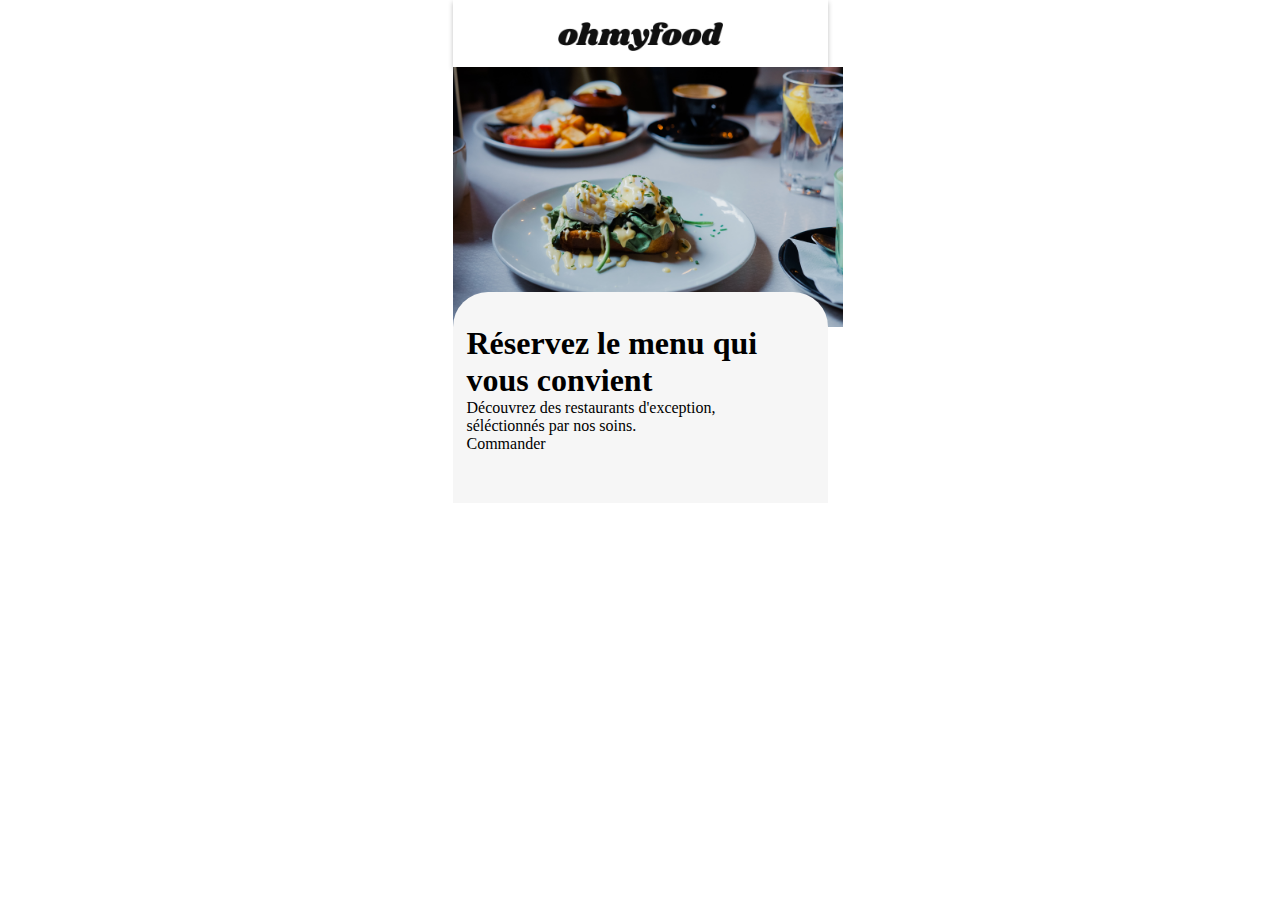
==== menu/a_la_francaise.html @ 8919b10b "First commit" ====
<!DOCTYPE html>
<html lang="fr">
<head>
    <meta charset="UTF-8">
    <meta name="viewport" content="width=device-width, initial-scale=1.0">
    <meta name="ohmyfood" content="Trouvez votre hé">
    <meta http-equiv="X-UA-Compatible" content="ie=edge">
    <title>ohmyfood</title>

    <link rel="stylesheet" href="https://pro.fontawesome.com/releases/v5.10.0/css/all.css" integrity="sha384-AYmEC3Yw5cVb3ZcuHtOA93w35dYTsvhLPVnYs9eStHfGJvOvKxVfELGroGkvsg+p" crossorigin="anonymous"/>
    <link rel="stylesheet" href="../css/style.css">
</head>
<body>

    <header>
        <nav>
            <div class="nav-container-logo"><a href="../index.html"><img class="logo" src="../images/logo/ohmyfood.png" alt="Logo de Ohmyfood" /></a></div>
        </nav>   
    </header>

    <main>

        <div class="image-intro-container">
            <img class="image-intro" src="../images/restaurants/toa-heftiba-DQKerTsQwi0-unsplash.jpg" alt="Table du restaurant : A la française" />
        </div>

        <section class="section-menu">
    
            <div class="container-menu">
                <div><h1>Réservez le menu qui <br/> vous convient</h1></div>
                <div><p>Découvrez des restaurants d'exception, <br/> séléctionnés par nos soins.</p></div>
                <a href="#"><div class="button"><span>Commander</span></div></a>
            </div>

        </section>

        

    </main>

    <footer>

        <nav class="footer-nav">
            <ul>
                <li class="nav-container-logo"><a href="index.html"><img class="logo" src="../images/logo/ohmyfood.png" alt="Logo de Ohmyfood" /></a></li>
                <li class=""><a href="#"><i class="fas fa-utensils"></i>Proposer un restaurant</a></li>
                <li class=""><a href="#"><i class="fas fa-hands-helping"></i>Devenir partenaire</a></li>
                <li class=""><a href="#">Mentions légales</a></li>
                <li class=""><a href="#">Contact</a></li>
            </ul>
        </nav>

    </footer>

    
</body>
    
</html>
---- css/style.css ----
@charset "UTF-8";
/* Général */
*, *::before, *::after {
  margin: 0;
  padding: 0;
  box-sizing: border-box;
  outline: none;
  transition: all 0.3s ease 0s;
  /*effet de transition appliqué sur toutes les propriétés de toutes les balises*/
}

a {
  text-decoration: none;
  color: #000;
}

body {
  width: 375px;
  margin: 0 auto;
}

header {
  background-color: #EAEAEA;
}
header .nav-container-logo {
  display: flex;
  justify-content: center;
  padding: 22px 0 12px;
  box-shadow: 0 2px 5px silver;
  background-color: white;
}
header .nav-container-logo .logo {
  width: 165px;
}
header .bloc-localisation {
  height: 50px;
  display: flex;
  justify-content: center;
  align-items: center;
}
header .bloc-localisation .container-ville {
  display: flex;
}
header .bloc-localisation .container-ville i {
  margin-right: 15px;
  font-size: 1.5rem;
}
header .bloc-localisation .container-ville input {
  border: 0;
  background-color: #EAEAEA;
}
header .bloc-localisation .container-ville ::placeholder {
  color: #000;
  font-size: 1 rem;
}

.bloc-presentation {
  text-align: center;
  padding: 40px 35px 50px;
  background-color: #F6F6F6;
}
.bloc-presentation div:nth-child(2) {
  margin-top: 20px;
}
.bloc-presentation a div {
  margin: 35px auto 0;
  background-color: purple;
  padding: 20px 18px;
  border-radius: 30px;
  width: 220px;
}
.bloc-presentation a div span {
  color: white;
  font-size: 1.25rem;
}

.bloc-fonctionnement {
  padding: 50px 20px 65px;
}
.bloc-fonctionnement nav {
  margin-top: 30px;
  display: grid;
  gap: 20px;
}
.bloc-fonctionnement nav .fonctionnement-vignette {
  width: 325px;
  height: 72px;
  border-radius: 15px;
  box-shadow: 0 5px 15px -5px silver;
  margin-left: auto;
  display: flex;
  align-items: center;
  position: relative;
  background-color: #F6F6F6;
}
.bloc-fonctionnement nav .fonctionnement-vignette div:nth-child(1) {
  display: flex;
  height: 25px;
  width: 25px;
  border-radius: 50px;
  background-color: #9356DC;
  justify-content: center;
  align-items: center;
  position: absolute;
  left: -13px;
}
.bloc-fonctionnement nav .fonctionnement-vignette div:nth-child(1) span {
  color: white;
}
.bloc-fonctionnement nav .fonctionnement-vignette div:nth-child(2) {
  display: flex;
  flex-basis: 75px;
  justify-content: center;
}

.bloc-restaurants {
  padding: 55px 20px 65px;
  background-color: #F6F6F6;
}
.bloc-restaurants .restaurants-grid-cards {
  display: grid;
  gap: 18px;
  margin-top: 27px;
}
.bloc-restaurants .restaurants-grid-cards .restaurant-card {
  display: flex;
  flex-direction: column;
  height: 251px;
  border-radius: 10px;
}
.bloc-restaurants .restaurants-grid-cards .restaurant-card .restaurant-card-container-img {
  height: calc(100% - 77px);
  width: 100%;
  border-top-left-radius: 10px;
  border-top-right-radius: 10px;
}
.bloc-restaurants .restaurants-grid-cards .restaurant-card .restaurant-card-container-img .restaurant-card-img {
  border-top-left-radius: 10px;
  border-top-right-radius: 10px;
  height: 100%;
  width: 100%;
  object-fit: cover;
}
.bloc-restaurants .restaurants-grid-cards .restaurant-card .restaurant-card-container-info {
  height: 77px;
  background-color: white;
  display: flex;
  padding: 20px 14px;
  border-bottom-left-radius: 10px;
  border-bottom-right-radius: 10px;
}
.bloc-restaurants .restaurants-grid-cards .restaurant-card .restaurant-card-container-info .restaurant-card-info-container-text {
  flex: 6;
}
.bloc-restaurants .restaurants-grid-cards .restaurant-card .restaurant-card-container-info .restaurant-card-info-container-like {
  flex: 1;
  display: flex;
  align-items: center;
  justify-content: center;
}

footer {
  background-color: #353535;
  padding: 25px 25px 35px;
}
footer .footer-nav a {
  color: white;
}
footer .footer-nav a i {
  padding: 10px;
  font-size: 12px;
}
footer .footer-nav .logo {
  width: 100px;
}

.image-intro-container {
  height: 260px;
  position: absolute;
}
.image-intro-container .image-intro {
  height: 100%;
  width: 100%;
  object-fit: cover;
}

.section-menu {
  position: relative;
  top: 225px;
}
.section-menu .container-menu {
  background-color: #F6F6F6;
  border-top-left-radius: 35px;
  border-top-right-radius: 35px;
  padding: 33px 14px 50px;
}

/*# sourceMappingURL=style.css.map */
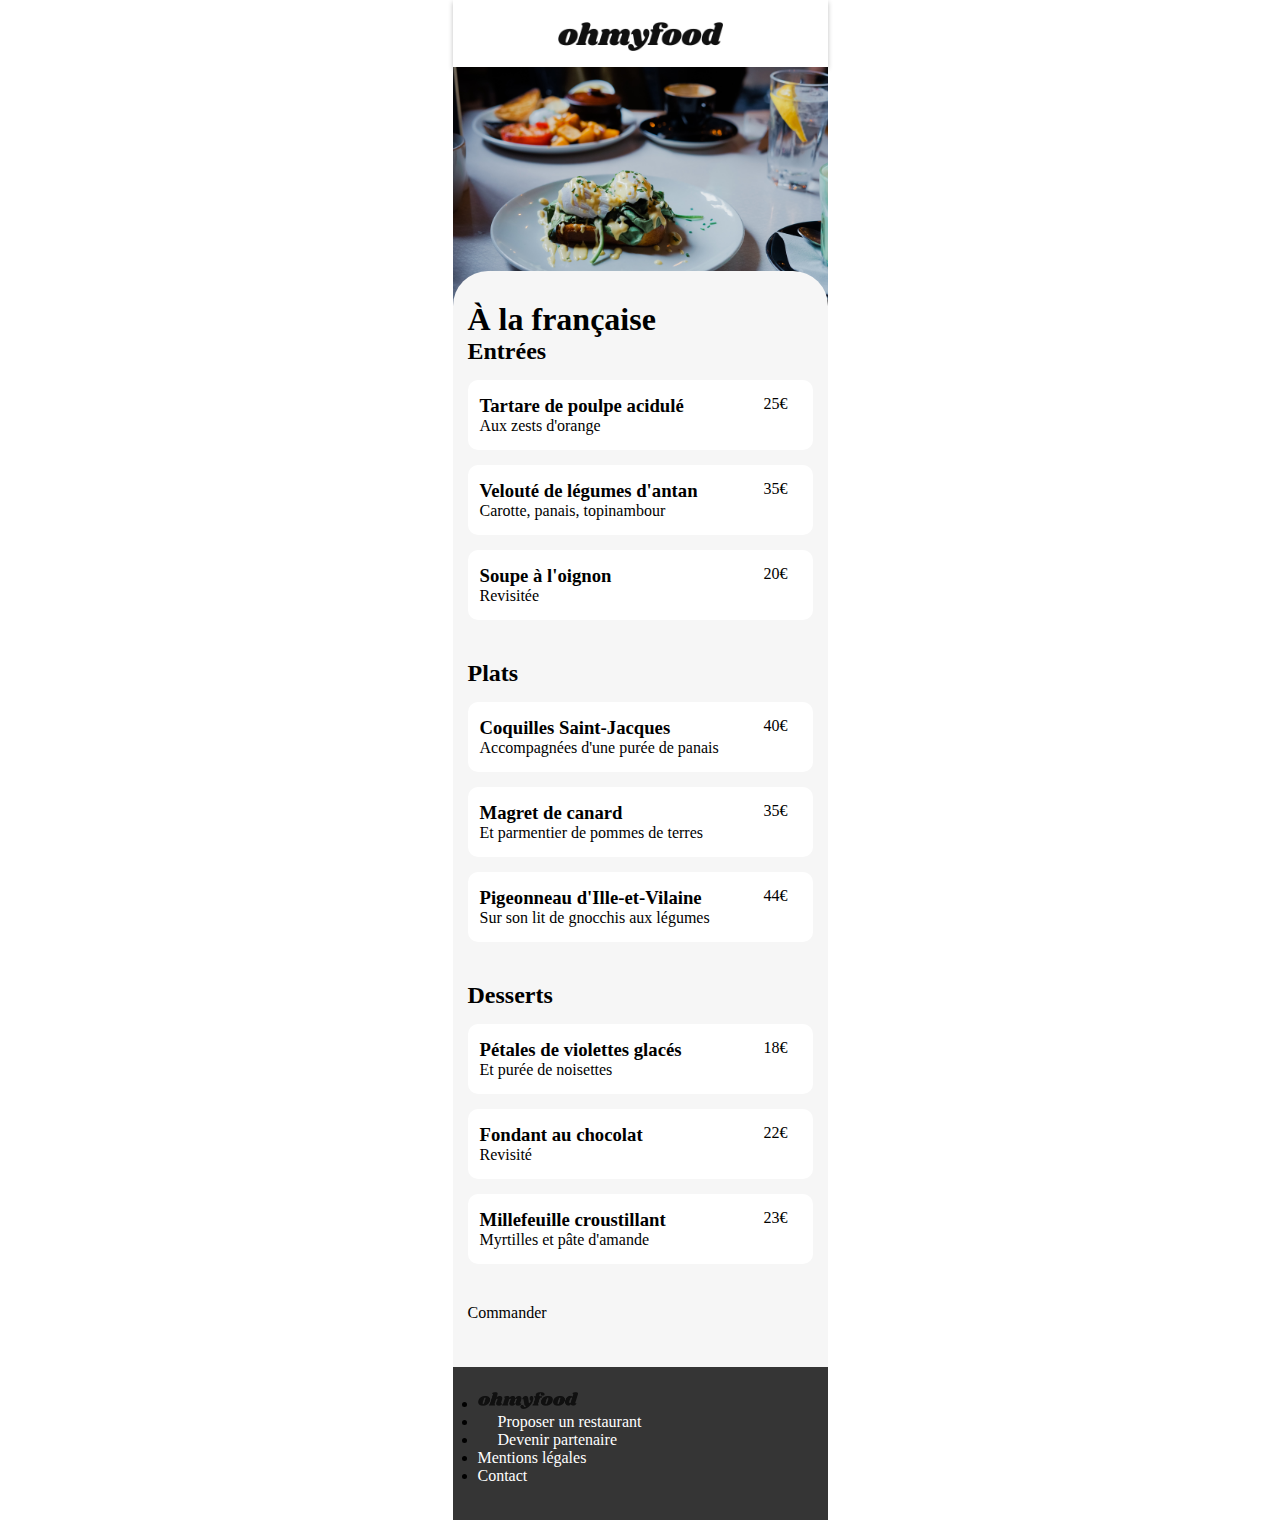
==== commit 0c6af681: "Ajout de pages" ====
--- a/menu/a_la_francaise.html
+++ b/menu/a_la_francaise.html
@@ -14,7 +14,11 @@
 
     <header>
         <nav>
-            <div class="nav-container-logo"><a href="../index.html"><img class="logo" src="../images/logo/ohmyfood.png" alt="Logo de Ohmyfood" /></a></div>
+            <div class="nav-container-logo">
+                <i class="fas fa-arrow-left"></i>
+                <a href="../index.html"><img class="logo" src="../images/logo/ohmyfood.png" alt="Logo de Ohmyfood" /></a>
+            </div>
+            
         </nav>   
     </header>
 
@@ -27,8 +31,118 @@
         <section class="section-menu">
     
             <div class="container-menu">
-                <div><h1>Réservez le menu qui <br/> vous convient</h1></div>
-                <div><p>Découvrez des restaurants d'exception, <br/> séléctionnés par nos soins.</p></div>
+                <div>
+                    <div><h1>À la française</h1></div>
+                    <div><i class="far fa-heart"></i></div>
+                </div>
+                
+                <ul>
+                    <li><h2>Entrées</h2></li>
+
+                    <li>
+                        <div>
+                            <h3>Tartare de poulpe acidulé</h3>
+                            <p>Aux zests d'orange</p>
+                        </div>
+
+                        <div>
+                            <p class="prix">25€</p>
+                        </div>
+                        
+                    </li>
+                    <li>
+                        <div>
+                            <h3>Velouté de légumes d'antan</h3>
+                            <p>Carotte, panais, topinambour</p>
+                        </div>
+
+                        <div>
+                            <p class="prix">35€</p>
+                        </div>
+                        
+                    </li>
+                    <li>
+                        <div>
+                            <h3>Soupe à l'oignon</h3>
+                            <p>Revisitée</p>
+                        </div>
+                        
+                        <div>
+                            <p class="prix">20€</p>
+                        </div>
+                    </li>
+                </ul>
+
+                <ul>
+                    <li><h2>Plats</h2></li>
+
+                    <li>
+                        <div>
+                            <h3>Coquilles Saint-Jacques</h3>
+                            <p>Accompagnées d'une purée de panais</p>
+                        </div>
+                        
+                        <div>
+                            <p class="prix">40€</p>
+                        </div>
+                    </li>
+                    <li>
+                        <div>
+                            <h3>Magret de canard</h3>
+                            <p>Et parmentier de pommes de terres</p>
+                        </div>
+                        
+                        <div>
+                            <p class="prix">35€</p>
+                        </div>
+                    </li>
+                    <li>
+                        <div>
+                            <h3>Pigeonneau d'Ille-et-Vilaine</h3>
+                            <p>Sur son lit de gnocchis aux légumes</p>
+                        </div>
+
+                        <div>
+                            <p class="prix">44€</p>
+                        </div>
+                    </li>
+                </ul>
+
+                <ul>
+                    <li><h2>Desserts</h2></li>
+
+                    <li>
+                        <div>
+                            <h3>Pétales de violettes glacés</h3>
+                            <p>Et purée de noisettes</p>
+                        </div>
+                        
+                        <div>
+                            <p class="prix">18€</p>
+                        </div>
+                    </li>
+                    <li>
+                        <div>
+                            <h3>Fondant au chocolat</h3>
+                            <p>Revisité</p>
+                        </div>
+                        
+                        <div>
+                            <p class="prix">22€</p>
+                        </div>
+                    </li>
+                    <li>
+                        <div>
+                            <h3>Millefeuille croustillant</h3>
+                            <p>Myrtilles et pâte d'amande</p>
+                        </div>
+                        
+                        <div>
+                            <p class="prix">23€</p>
+                        </div>
+                    </li>
+                </ul>
+            
                 <a href="#"><div class="button"><span>Commander</span></div></a>
             </div>
 
--- a/css/style.css
+++ b/css/style.css
@@ -174,9 +174,14 @@
   width: 100px;
 }
 
+main {
+  display: flex;
+  flex-direction: column;
+}
+
 .image-intro-container {
   height: 260px;
-  position: absolute;
+  flex: 1;
 }
 .image-intro-container .image-intro {
   height: 100%;
@@ -185,14 +190,28 @@
 }
 
 .section-menu {
-  position: relative;
-  top: 225px;
+  margin-top: -50px;
 }
 .section-menu .container-menu {
   background-color: #F6F6F6;
   border-top-left-radius: 35px;
   border-top-right-radius: 35px;
-  padding: 33px 14px 50px;
+  padding: 30px 15px 45px;
+}
+.section-menu .container-menu ul {
+  display: flex;
+  flex-direction: column;
+  list-style-type: none;
+  gap: 15px;
+  margin-bottom: 40px;
+}
+.section-menu .container-menu ul li:not(:first-child) {
+  background-color: white;
+  border-radius: 10px;
+  height: 70px;
+  padding: 15px 25px 15px 12px;
+  display: flex;
+  justify-content: space-between;
 }
 
 /*# sourceMappingURL=style.css.map */
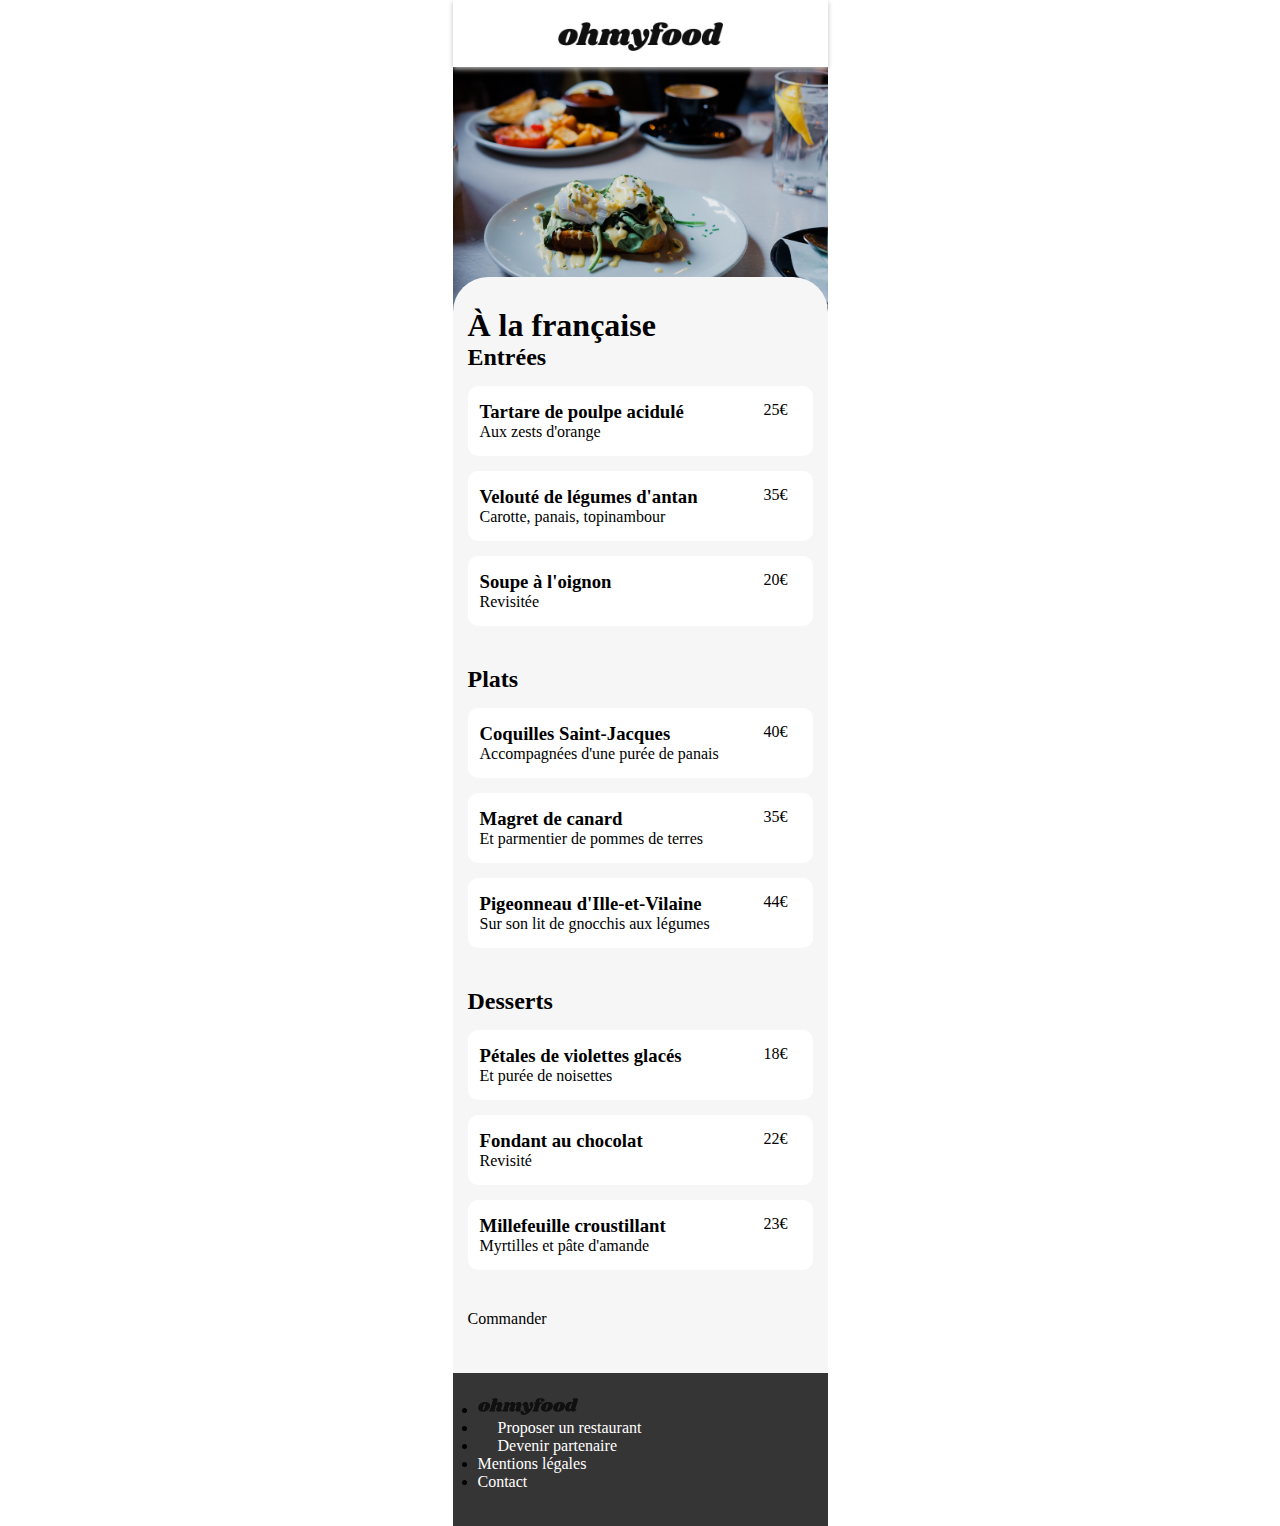
==== commit 41907671: "Mise en place du contenu des pages des restaurants" ====
--- a/menu/a_la_francaise.html
+++ b/menu/a_la_francaise.html
@@ -15,7 +15,7 @@
     <header>
         <nav>
             <div class="nav-container-logo">
-                <i class="fas fa-arrow-left"></i>
+                <a href="../index.html"><i class="fas fa-arrow-left"></i></a>
                 <a href="../index.html"><img class="logo" src="../images/logo/ohmyfood.png" alt="Logo de Ohmyfood" /></a>
             </div>
             
--- a/css/style.css
+++ b/css/style.css
@@ -28,6 +28,13 @@
   padding: 22px 0 12px;
   box-shadow: 0 2px 5px silver;
   background-color: white;
+  position: relative;
+}
+header .nav-container-logo .fa-arrow-left {
+  font-size: 20px;
+  position: absolute;
+  left: 23px;
+  top: 25px;
 }
 header .nav-container-logo .logo {
   width: 165px;
@@ -181,7 +188,6 @@
 
 .image-intro-container {
   height: 260px;
-  flex: 1;
 }
 .image-intro-container .image-intro {
   height: 100%;
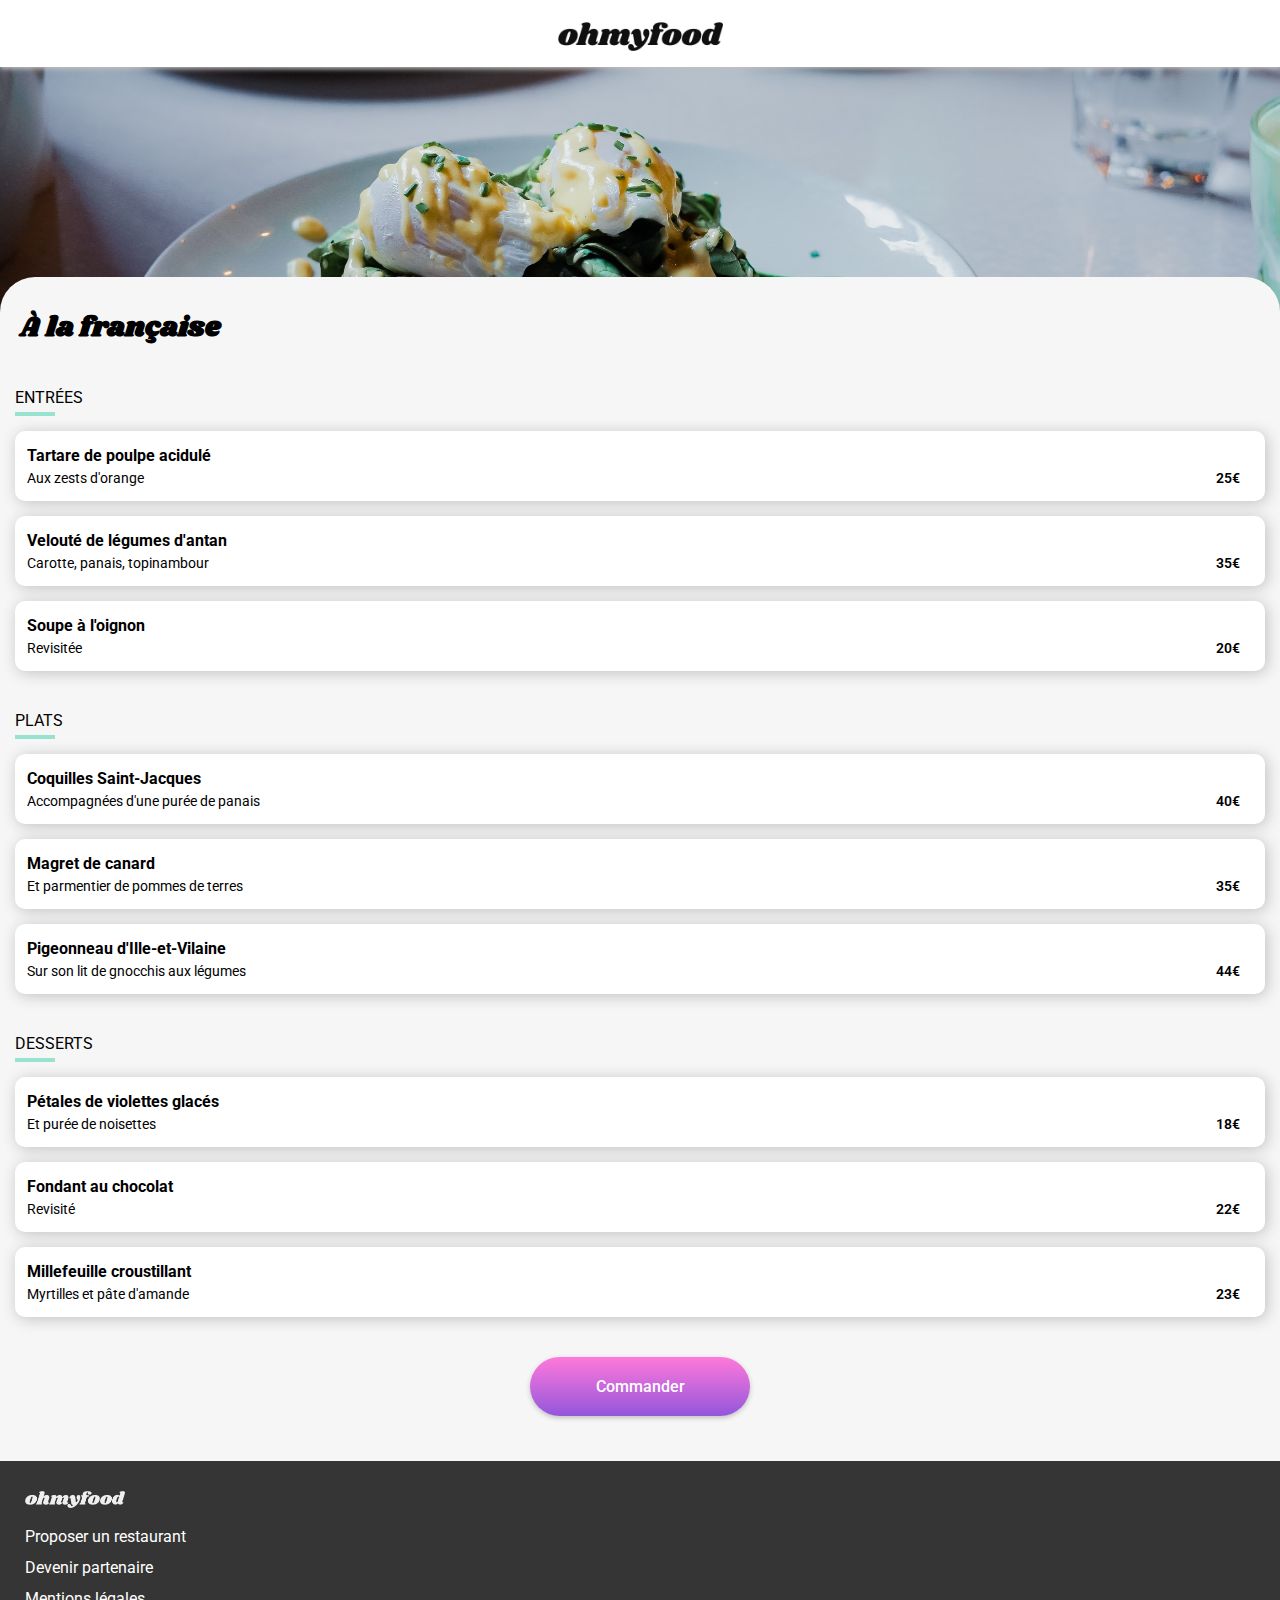
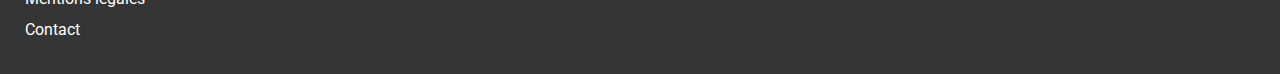
==== commit dd7cd08c: "Hover" ====
--- a/menu/a_la_francaise.html
+++ b/menu/a_la_francaise.html
@@ -6,7 +6,9 @@
     <meta name="ohmyfood" content="Trouvez votre hé">
     <meta http-equiv="X-UA-Compatible" content="ie=edge">
     <title>ohmyfood</title>
-
+    <link rel="preconnect" href="https://fonts.googleapis.com">
+    <link rel="preconnect" href="https://fonts.gstatic.com" crossorigin>
+    <link href="https://fonts.googleapis.com/css2?family=Roboto:ital,wght@0,100;0,300;0,400;0,500;0,700;0,900;1,100;1,300;1,400;1,500;1,700;1,900&family=Shrikhand&display=swap" rel="stylesheet">
     <link rel="stylesheet" href="https://pro.fontawesome.com/releases/v5.10.0/css/all.css" integrity="sha384-AYmEC3Yw5cVb3ZcuHtOA93w35dYTsvhLPVnYs9eStHfGJvOvKxVfELGroGkvsg+p" crossorigin="anonymous"/>
     <link rel="stylesheet" href="../css/style.css">
 </head>
@@ -22,7 +24,7 @@
         </nav>   
     </header>
 
-    <main>
+    <main class="page-menu">
 
         <div class="image-intro-container">
             <img class="image-intro" src="../images/restaurants/toa-heftiba-DQKerTsQwi0-unsplash.jpg" alt="Table du restaurant : A la française" />
@@ -31,113 +33,113 @@
         <section class="section-menu">
     
             <div class="container-menu">
-                <div>
+                <div class="nom-restaurant">
                     <div><h1>À la française</h1></div>
                     <div><i class="far fa-heart"></i></div>
                 </div>
                 
                 <ul>
-                    <li><h2>Entrées</h2></li>
+                    <li><h2>Entrées</h2><hr/></li>
 
                     <li>
-                        <div>
+                        <div class="container-nom-plat-et-contenu">
                             <h3>Tartare de poulpe acidulé</h3>
                             <p>Aux zests d'orange</p>
                         </div>
 
-                        <div>
+                        <div class="container-prix">
                             <p class="prix">25€</p>
                         </div>
                         
                     </li>
                     <li>
-                        <div>
+                        <div class="container-nom-plat-et-contenu">
                             <h3>Velouté de légumes d'antan</h3>
                             <p>Carotte, panais, topinambour</p>
                         </div>
 
-                        <div>
+                        <div class="container-prix">
                             <p class="prix">35€</p>
                         </div>
                         
                     </li>
                     <li>
-                        <div>
+                        <div class="container-nom-plat-et-contenu">
                             <h3>Soupe à l'oignon</h3>
                             <p>Revisitée</p>
                         </div>
                         
-                        <div>
+                        <div class="container-prix">
                             <p class="prix">20€</p>
                         </div>
                     </li>
                 </ul>
 
                 <ul>
-                    <li><h2>Plats</h2></li>
+                    <li><h2>Plats</h2><hr/></li>
 
                     <li>
-                        <div>
+                        <div class="container-nom-plat-et-contenu">
                             <h3>Coquilles Saint-Jacques</h3>
                             <p>Accompagnées d'une purée de panais</p>
                         </div>
                         
-                        <div>
+                        <div class="container-prix">
                             <p class="prix">40€</p>
                         </div>
                     </li>
                     <li>
-                        <div>
+                        <div class="container-nom-plat-et-contenu">
                             <h3>Magret de canard</h3>
                             <p>Et parmentier de pommes de terres</p>
                         </div>
                         
-                        <div>
+                        <div class="container-prix">
                             <p class="prix">35€</p>
                         </div>
                     </li>
                     <li>
-                        <div>
+                        <div class="container-nom-plat-et-contenu">
                             <h3>Pigeonneau d'Ille-et-Vilaine</h3>
                             <p>Sur son lit de gnocchis aux légumes</p>
                         </div>
 
-                        <div>
+                        <div class="container-prix">
                             <p class="prix">44€</p>
                         </div>
                     </li>
                 </ul>
 
                 <ul>
-                    <li><h2>Desserts</h2></li>
+                    <li><h2>Desserts</h2><hr/></li>
 
                     <li>
-                        <div>
+                        <div class="container-nom-plat-et-contenu">
                             <h3>Pétales de violettes glacés</h3>
                             <p>Et purée de noisettes</p>
                         </div>
                         
-                        <div>
+                        <div class="container-prix">
                             <p class="prix">18€</p>
                         </div>
                     </li>
                     <li>
-                        <div>
+                        <div class="container-nom-plat-et-contenu">
                             <h3>Fondant au chocolat</h3>
                             <p>Revisité</p>
                         </div>
                         
-                        <div>
+                        <div class="container-prix">
                             <p class="prix">22€</p>
                         </div>
                     </li>
                     <li>
-                        <div>
+                        <div class="container-nom-plat-et-contenu">
                             <h3>Millefeuille croustillant</h3>
                             <p>Myrtilles et pâte d'amande</p>
                         </div>
                         
-                        <div>
+                        <div class="container-prix">
                             <p class="prix">23€</p>
                         </div>
                     </li>
--- a/css/style.css
+++ b/css/style.css
@@ -9,14 +9,88 @@
   /*effet de transition appliqué sur toutes les propriétés de toutes les balises*/
 }
 
+.icone {
+  color: grey;
+}
+
+.fa-mobile-alt {
+  font-size: 20px;
+}
+
 a {
   text-decoration: none;
   color: #000;
 }
 
 body {
-  width: 375px;
   margin: 0 auto;
+  font-family: "Roboto", sans-serif;
+}
+
+h1 {
+  font-size: 24px;
+}
+
+.page-menu h1 {
+  font-family: "Shrikhand", cursive;
+  font-size: 28px;
+}
+
+h2 {
+  font-weight: 600;
+  font-size: 22px;
+}
+
+.page-menu h2 {
+  text-transform: uppercase;
+  font-weight: 400;
+  font-size: 16px;
+}
+
+h3 {
+  font-size: 18px;
+}
+
+.page-menu h3 {
+  font-size: 16px;
+}
+
+p {
+  font-size: 16px;
+}
+
+.page-menu p {
+  font-size: 14px;
+}
+
+.prix {
+  font-weight: 600;
+}
+
+.container-prix {
+  display: flex;
+  align-items: flex-end;
+}
+
+hr {
+  width: 40px;
+  border: 2px solid #99E2D0;
+  margin-top: 5px;
+}
+
+.button {
+  margin: 35px auto 0;
+  background: linear-gradient(#FF79DA, #9356DC);
+  padding: 20px 18px;
+  border-radius: 30px;
+  width: 220px;
+  text-align: center;
+  box-shadow: 0 2px 5px silver;
+}
+.button span {
+  color: white;
+  font-size: 16px;
+  font-weight: 500;
 }
 
 header {
@@ -69,17 +143,6 @@
 .bloc-presentation div:nth-child(2) {
   margin-top: 20px;
 }
-.bloc-presentation a div {
-  margin: 35px auto 0;
-  background-color: purple;
-  padding: 20px 18px;
-  border-radius: 30px;
-  width: 220px;
-}
-.bloc-presentation a div span {
-  color: white;
-  font-size: 1.25rem;
-}
 
 .bloc-fonctionnement {
   padding: 50px 20px 65px;
@@ -90,11 +153,10 @@
   gap: 20px;
 }
 .bloc-fonctionnement nav .fonctionnement-vignette {
-  width: 325px;
   height: 72px;
   border-radius: 15px;
   box-shadow: 0 5px 15px -5px silver;
-  margin-left: auto;
+  margin-left: 13px;
   display: flex;
   align-items: center;
   position: relative;
@@ -119,6 +181,13 @@
   flex-basis: 75px;
   justify-content: center;
 }
+.bloc-fonctionnement nav .fonctionnement-vignette:hover {
+  background-color: #F6F6F6;
+  background-color: #f2eafb;
+}
+.bloc-fonctionnement nav .fonctionnement-vignette:hover .icone {
+  color: #9356DC;
+}
 
 .bloc-restaurants {
   padding: 55px 20px 65px;
@@ -134,6 +203,7 @@
   flex-direction: column;
   height: 251px;
   border-radius: 10px;
+  position: relative;
 }
 .bloc-restaurants .restaurants-grid-cards .restaurant-card .restaurant-card-container-img {
   height: calc(100% - 77px);
@@ -152,33 +222,68 @@
   height: 77px;
   background-color: white;
   display: flex;
-  padding: 20px 14px;
+  padding: 17px 14px;
   border-bottom-left-radius: 10px;
   border-bottom-right-radius: 10px;
 }
 .bloc-restaurants .restaurants-grid-cards .restaurant-card .restaurant-card-container-info .restaurant-card-info-container-text {
   flex: 6;
+  display: flex;
+  flex-direction: column;
+  justify-content: space-between;
 }
 .bloc-restaurants .restaurants-grid-cards .restaurant-card .restaurant-card-container-info .restaurant-card-info-container-like {
   flex: 1;
   display: flex;
   align-items: center;
   justify-content: center;
+}
+.bloc-restaurants .restaurants-grid-cards .restaurant-card .restaurant-card-container-info .restaurant-card-info-container-like .fa-heart {
+  font-size: 25px;
+  font-weight: 100;
+}
+.bloc-restaurants .restaurants-grid-cards .restaurant-card .vignette-nouveau {
+  width: 90px;
+  height: 30px;
+  background-color: #99E2D0;
+  display: flex;
+  align-items: center;
+  text-align: center;
+  padding: 10px 13px;
+  border-radius: 3px;
+  position: absolute;
+  top: 13px;
+  right: 12px;
+}
+.bloc-restaurants .restaurants-grid-cards .restaurant-card .vignette-nouveau p {
+  font-weight: 600;
+  color: #2c9c81;
 }
 
 footer {
   background-color: #353535;
   padding: 25px 25px 35px;
 }
-footer .footer-nav a {
+footer .footer-nav ul {
+  list-style-type: none;
+}
+footer .footer-nav ul li {
+  margin-top: 12px;
+}
+footer .footer-nav ul li a {
   color: white;
 }
-footer .footer-nav a i {
-  padding: 10px;
+footer .footer-nav ul li a i {
   font-size: 12px;
-}
-footer .footer-nav .logo {
+  width: 22px;
+}
+footer .footer-nav ul li .logo {
   width: 100px;
+  filter: invert(100%);
+}
+footer .footer-nav ul li:first-child {
+  margin-bottom: 15px;
+  margin-top: 5px;
 }
 
 main {
@@ -204,12 +309,32 @@
   border-top-right-radius: 35px;
   padding: 30px 15px 45px;
 }
+.section-menu .container-menu .nom-restaurant {
+  display: flex;
+  justify-content: space-between;
+  padding-right: 25px;
+  padding-left: 5px;
+  align-items: center;
+  margin-bottom: 40px;
+}
+.section-menu .container-menu .nom-restaurant .fa-heart {
+  font-size: 25px;
+  font-weight: 100;
+}
 .section-menu .container-menu ul {
   display: flex;
   flex-direction: column;
   list-style-type: none;
   gap: 15px;
   margin-bottom: 40px;
+}
+.section-menu .container-menu ul li .container-nom-plat-et-contenu {
+  display: flex;
+  flex-direction: column;
+  justify-content: space-between;
+}
+.section-menu .container-menu ul li .logo {
+  filter: saturate(50%);
 }
 .section-menu .container-menu ul li:not(:first-child) {
   background-color: white;
@@ -218,6 +343,7 @@
   padding: 15px 25px 15px 12px;
   display: flex;
   justify-content: space-between;
+  box-shadow: 2px 2px 15px silver;
 }
 
 /*# sourceMappingURL=style.css.map */
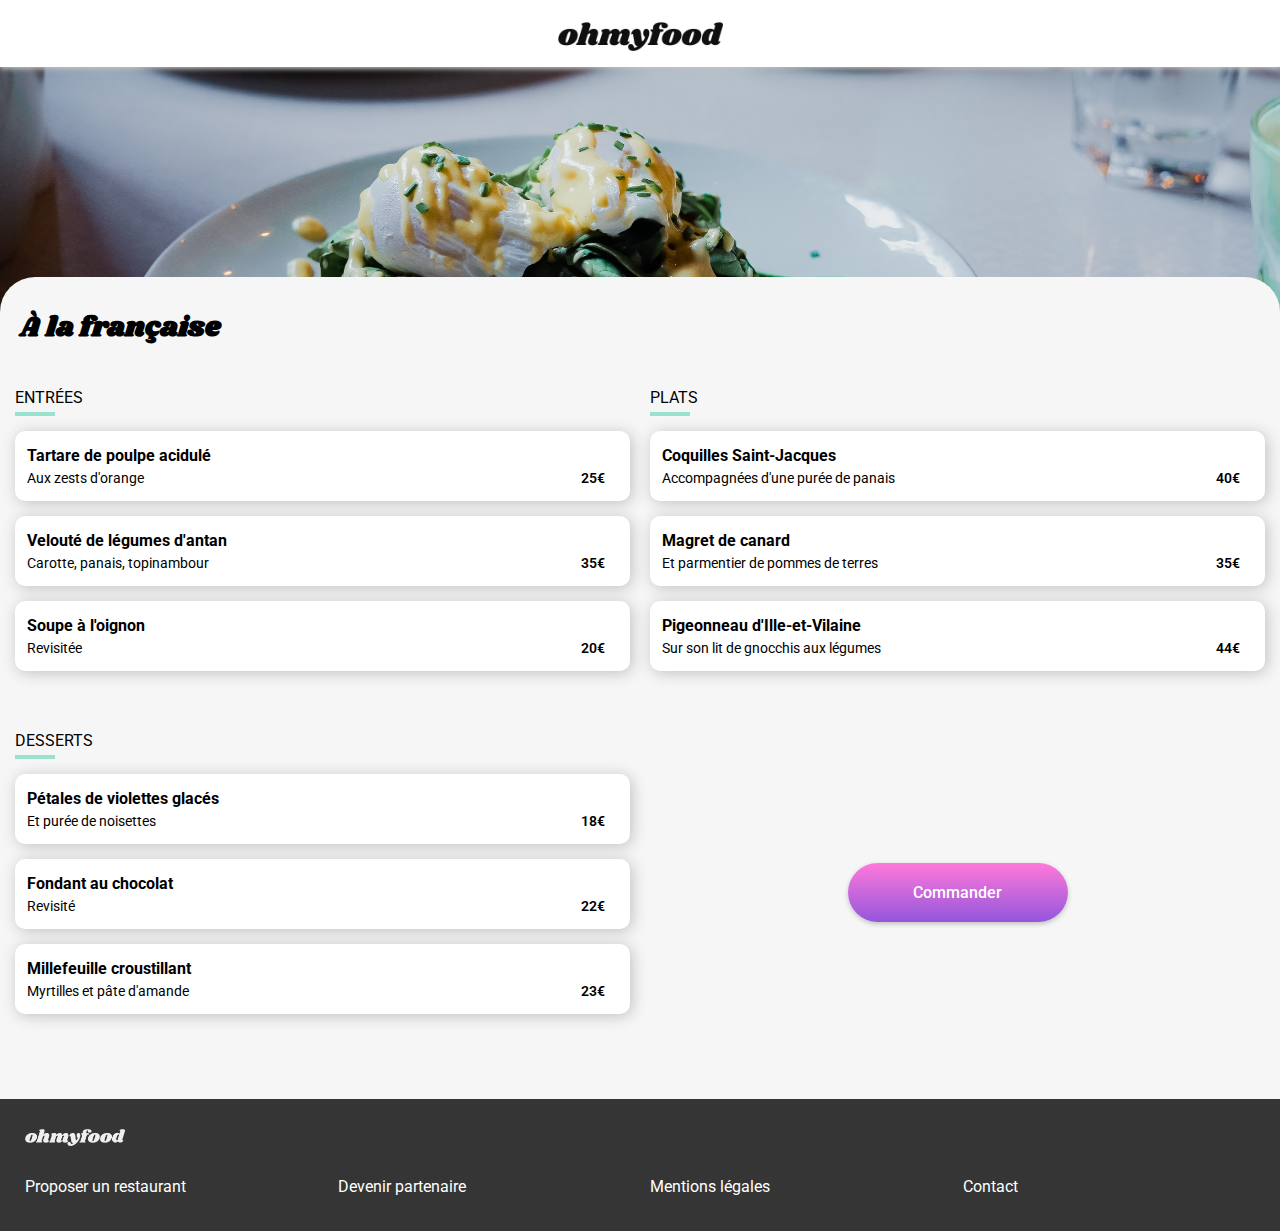
==== commit 1eb79ec7: "Responsive" ====
--- a/menu/a_la_francaise.html
+++ b/menu/a_la_francaise.html
@@ -37,115 +37,121 @@
                     <div><h1>À la française</h1></div>
                     <div><i class="far fa-heart"></i></div>
                 </div>
+
+                <div class="container-menu-grid">
+
+                    <ul>
+                        <li><h2>Entrées</h2><hr/></li>
+    
+                        <li>
+                            <div class="container-nom-plat-et-contenu">
+                                <h3>Tartare de poulpe acidulé</h3>
+                                <p>Aux zests d'orange</p>
+                            </div>
+    
+                            <div class="container-prix">
+                                <p class="prix">25€</p>
+                            </div>
+                            
+                        </li>
+                        <li>
+                            <div class="container-nom-plat-et-contenu">
+                                <h3>Velouté de légumes d'antan</h3>
+                                <p>Carotte, panais, topinambour</p>
+                            </div>
+    
+                            <div class="container-prix">
+                                <p class="prix">35€</p>
+                            </div>
+                            
+                        </li>
+                        <li>
+                            <div class="container-nom-plat-et-contenu">
+                                <h3>Soupe à l'oignon</h3>
+                                <p>Revisitée</p>
+                            </div>
+                            
+                            <div class="container-prix">
+                                <p class="prix">20€</p>
+                            </div>
+                        </li>
+                    </ul>
+    
+                    <ul>
+                        <li><h2>Plats</h2><hr/></li>
+    
+                        <li>
+                            <div class="container-nom-plat-et-contenu">
+                                <h3>Coquilles Saint-Jacques</h3>
+                                <p>Accompagnées d'une purée de panais</p>
+                            </div>
+                            
+                            <div class="container-prix">
+                                <p class="prix">40€</p>
+                            </div>
+                        </li>
+                        <li>
+                            <div class="container-nom-plat-et-contenu">
+                                <h3>Magret de canard</h3>
+                                <p>Et parmentier de pommes de terres</p>
+                            </div>
+                            
+                            <div class="container-prix">
+                                <p class="prix">35€</p>
+                            </div>
+                        </li>
+                        <li>
+                            <div class="container-nom-plat-et-contenu">
+                                <h3>Pigeonneau d'Ille-et-Vilaine</h3>
+                                <p>Sur son lit de gnocchis aux légumes</p>
+                            </div>
+    
+                            <div class="container-prix">
+                                <p class="prix">44€</p>
+                            </div>
+                        </li>
+                    </ul>
+    
+                    <ul>
+                        <li><h2>Desserts</h2><hr/></li>
+    
+                        <li>
+                            <div class="container-nom-plat-et-contenu">
+                                <h3>Pétales de violettes glacés</h3>
+                                <p>Et purée de noisettes</p>
+                            </div>
+                            
+                            <div class="container-prix">
+                                <p class="prix">18€</p>
+                            </div>
+                        </li>
+                        <li>
+                            <div class="container-nom-plat-et-contenu">
+                                <h3>Fondant au chocolat</h3>
+                                <p>Revisité</p>
+                            </div>
+                            
+                            <div class="container-prix">
+                                <p class="prix">22€</p>
+                            </div>
+                        </li>
+                        <li>
+                            <div class="container-nom-plat-et-contenu">
+                                <h3>Millefeuille croustillant</h3>
+                                <p>Myrtilles et pâte d'amande</p>
+                            </div>
+                            
+                            <div class="container-prix">
+                                <p class="prix">23€</p>
+                            </div>
+                        </li>
+                    </ul>
                 
-                <ul>
-                    <li><h2>Entrées</h2><hr/></li>
-
-                    <li>
-                        <div class="container-nom-plat-et-contenu">
-                            <h3>Tartare de poulpe acidulé</h3>
-                            <p>Aux zests d'orange</p>
-                        </div>
-
-                        <div class="container-prix">
-                            <p class="prix">25€</p>
-                        </div>
-                        
-                    </li>
-                    <li>
-                        <div class="container-nom-plat-et-contenu">
-                            <h3>Velouté de légumes d'antan</h3>
-                            <p>Carotte, panais, topinambour</p>
-                        </div>
-
-                        <div class="container-prix">
-                            <p class="prix">35€</p>
-                        </div>
-                        
-                    </li>
-                    <li>
-                        <div class="container-nom-plat-et-contenu">
-                            <h3>Soupe à l'oignon</h3>
-                            <p>Revisitée</p>
-                        </div>
-                        
-                        <div class="container-prix">
-                            <p class="prix">20€</p>
-                        </div>
-                    </li>
-                </ul>
-
-                <ul>
-                    <li><h2>Plats</h2><hr/></li>
-
-                    <li>
-                        <div class="container-nom-plat-et-contenu">
-                            <h3>Coquilles Saint-Jacques</h3>
-                            <p>Accompagnées d'une purée de panais</p>
-                        </div>
-                        
-                        <div class="container-prix">
-                            <p class="prix">40€</p>
-                        </div>
-                    </li>
-                    <li>
-                        <div class="container-nom-plat-et-contenu">
-                            <h3>Magret de canard</h3>
-                            <p>Et parmentier de pommes de terres</p>
-                        </div>
-                        
-                        <div class="container-prix">
-                            <p class="prix">35€</p>
-                        </div>
-                    </li>
-                    <li>
-                        <div class="container-nom-plat-et-contenu">
-                            <h3>Pigeonneau d'Ille-et-Vilaine</h3>
-                            <p>Sur son lit de gnocchis aux légumes</p>
-                        </div>
-
-                        <div class="container-prix">
-                            <p class="prix">44€</p>
-                        </div>
-                    </li>
-                </ul>
-
-                <ul>
-                    <li><h2>Desserts</h2><hr/></li>
-
-                    <li>
-                        <div class="container-nom-plat-et-contenu">
-                            <h3>Pétales de violettes glacés</h3>
-                            <p>Et purée de noisettes</p>
-                        </div>
-                        
-                        <div class="container-prix">
-                            <p class="prix">18€</p>
-                        </div>
-                    </li>
-                    <li>
-                        <div class="container-nom-plat-et-contenu">
-                            <h3>Fondant au chocolat</h3>
-                            <p>Revisité</p>
-                        </div>
-                        
-                        <div class="container-prix">
-                            <p class="prix">22€</p>
-                        </div>
-                    </li>
-                    <li>
-                        <div class="container-nom-plat-et-contenu">
-                            <h3>Millefeuille croustillant</h3>
-                            <p>Myrtilles et pâte d'amande</p>
-                        </div>
-                        
-                        <div class="container-prix">
-                            <p class="prix">23€</p>
-                        </div>
-                    </li>
-                </ul>
-            
-                <a href="#"><div class="button"><span>Commander</span></div></a>
+                    <a href="#"><div class="button"><span>Commander</span></div></a>
+                    
+                </div>
+                
+                
             </div>
 
         </section>
@@ -157,8 +163,10 @@
     <footer>
 
         <nav class="footer-nav">
-            <ul>
-                <li class="nav-container-logo"><a href="index.html"><img class="logo" src="../images/logo/ohmyfood.png" alt="Logo de Ohmyfood" /></a></li>
+
+            <div class="nav-container-logo"><a href="index.html"><img class="logo" src="../images/logo/ohmyfood.png" alt="Logo de Ohmyfood" /></a></div>
+
+            <ul class="footer-grid">
                 <li class=""><a href="#"><i class="fas fa-utensils"></i>Proposer un restaurant</a></li>
                 <li class=""><a href="#"><i class="fas fa-hands-helping"></i>Devenir partenaire</a></li>
                 <li class=""><a href="#">Mentions légales</a></li>
--- a/css/style.css
+++ b/css/style.css
@@ -27,6 +27,11 @@
   font-family: "Roboto", sans-serif;
 }
 
+@media (min-width: 1280px) {
+  footer-nav {
+    max-width: 1280px;
+  }
+}
 h1 {
   font-size: 24px;
 }
@@ -57,6 +62,10 @@
 
 p {
   font-size: 16px;
+}
+
+input {
+  font-family: "Roboto", sans-serif;
 }
 
 .page-menu p {
@@ -119,29 +128,51 @@
   justify-content: center;
   align-items: center;
 }
-header .bloc-localisation .container-ville {
-  display: flex;
-}
-header .bloc-localisation .container-ville i {
+header .bloc-localisation .form-localisation {
+  width: 165px;
+}
+header .bloc-localisation .form-localisation .container-ville {
+  display: flex;
+}
+header .bloc-localisation .form-localisation .container-ville i {
   margin-right: 15px;
-  font-size: 1.5rem;
-}
-header .bloc-localisation .container-ville input {
+  font-size: 1rem;
+}
+header .bloc-localisation .form-localisation .container-ville input {
   border: 0;
   background-color: #EAEAEA;
-}
-header .bloc-localisation .container-ville ::placeholder {
+  font-weight: 500;
+  font-size: 16px;
+}
+header .bloc-localisation .form-localisation .container-ville ::placeholder {
   color: #000;
   font-size: 1 rem;
 }
 
-.bloc-presentation {
+.bloc-intro {
+  background-color: #F6F6F6;
+}
+.bloc-intro .bloc-presentation {
   text-align: center;
-  padding: 40px 35px 50px;
-  background-color: #F6F6F6;
-}
-.bloc-presentation div:nth-child(2) {
+  padding: 40px 25px 50px;
+  margin: 0 auto;
+}
+@media (min-width: 375px) {
+  .bloc-intro .bloc-presentation {
+    width: 375px;
+  }
+}
+@media (min-width: 768px) {
+  .bloc-intro .bloc-presentation {
+    padding: 40px 0 50px;
+    width: auto;
+  }
+}
+.bloc-intro .bloc-presentation div:nth-child(2) {
   margin-top: 20px;
+}
+.bloc-intro .bloc-presentation div:nth-child(2) p {
+  font-weight: 200;
 }
 
 .bloc-fonctionnement {
@@ -151,6 +182,16 @@
   margin-top: 30px;
   display: grid;
   gap: 20px;
+}
+@media (min-width: 768px) {
+  .bloc-fonctionnement nav {
+    grid-template-columns: repeat(2, 1fr);
+  }
+}
+@media (min-width: 992px) {
+  .bloc-fonctionnement nav {
+    grid-template-columns: repeat(3, 1fr);
+  }
 }
 .bloc-fonctionnement nav .fonctionnement-vignette {
   height: 72px;
@@ -177,9 +218,11 @@
   color: white;
 }
 .bloc-fonctionnement nav .fonctionnement-vignette div:nth-child(2) {
-  display: flex;
   flex-basis: 75px;
-  justify-content: center;
+  padding-left: 33px;
+}
+.bloc-fonctionnement nav .fonctionnement-vignette p {
+  font-weight: 500;
 }
 .bloc-fonctionnement nav .fonctionnement-vignette:hover {
   background-color: #F6F6F6;
@@ -198,51 +241,65 @@
   gap: 18px;
   margin-top: 27px;
 }
-.bloc-restaurants .restaurants-grid-cards .restaurant-card {
+@media (min-width: 768px) {
+  .bloc-restaurants .restaurants-grid-cards {
+    grid-template-columns: repeat(2, 1fr);
+  }
+}
+@media (min-width: 992px) {
+  .bloc-restaurants .restaurants-grid-cards {
+    grid-template-columns: repeat(4, 1fr);
+  }
+}
+.bloc-restaurants .restaurants-grid-cards a .restaurant-card {
   display: flex;
   flex-direction: column;
   height: 251px;
   border-radius: 10px;
   position: relative;
 }
-.bloc-restaurants .restaurants-grid-cards .restaurant-card .restaurant-card-container-img {
+.bloc-restaurants .restaurants-grid-cards a .restaurant-card .restaurant-card-container-img {
   height: calc(100% - 77px);
   width: 100%;
   border-top-left-radius: 10px;
   border-top-right-radius: 10px;
 }
-.bloc-restaurants .restaurants-grid-cards .restaurant-card .restaurant-card-container-img .restaurant-card-img {
+.bloc-restaurants .restaurants-grid-cards a .restaurant-card .restaurant-card-container-img .restaurant-card-img {
   border-top-left-radius: 10px;
   border-top-right-radius: 10px;
   height: 100%;
   width: 100%;
   object-fit: cover;
 }
-.bloc-restaurants .restaurants-grid-cards .restaurant-card .restaurant-card-container-info {
+.bloc-restaurants .restaurants-grid-cards a .restaurant-card .restaurant-card-container-info {
   height: 77px;
   background-color: white;
-  display: flex;
   padding: 17px 14px;
   border-bottom-left-radius: 10px;
   border-bottom-right-radius: 10px;
-}
-.bloc-restaurants .restaurants-grid-cards .restaurant-card .restaurant-card-container-info .restaurant-card-info-container-text {
-  flex: 6;
+  display: flex;
+}
+.bloc-restaurants .restaurants-grid-cards a .restaurant-card .restaurant-card-container-info .restaurant-card-info-container-text {
   display: flex;
   flex-direction: column;
   justify-content: space-between;
-}
-.bloc-restaurants .restaurants-grid-cards .restaurant-card .restaurant-card-container-info .restaurant-card-info-container-like {
   flex: 1;
+}
+.bloc-restaurants .restaurants-grid-cards a .restaurant-card .restaurant-card-container-info .restaurant-card-info-container-text p {
+  font-weight: 300;
+}
+.bloc-restaurants .restaurants-grid-cards a .restaurant-card .restaurant-card-container-info .restaurant-card-info-container-like {
   display: flex;
   align-items: center;
   justify-content: center;
-}
-.bloc-restaurants .restaurants-grid-cards .restaurant-card .restaurant-card-container-info .restaurant-card-info-container-like .fa-heart {
+  padding-right: 11px;
+  margin-left: auto;
+}
+.bloc-restaurants .restaurants-grid-cards a .restaurant-card .restaurant-card-container-info .restaurant-card-info-container-like .fa-heart {
   font-size: 25px;
   font-weight: 100;
 }
-.bloc-restaurants .restaurants-grid-cards .restaurant-card .vignette-nouveau {
+.bloc-restaurants .restaurants-grid-cards a .restaurant-card .vignette-nouveau {
   width: 90px;
   height: 30px;
   background-color: #99E2D0;
@@ -255,17 +312,40 @@
   top: 13px;
   right: 12px;
 }
-.bloc-restaurants .restaurants-grid-cards .restaurant-card .vignette-nouveau p {
+.bloc-restaurants .restaurants-grid-cards a .restaurant-card .vignette-nouveau p {
   font-weight: 600;
   color: #2c9c81;
+}
+.bloc-restaurants .restaurants-grid-cards a:hover .restaurant-card-container-info {
+  background-color: #f2eafb;
 }
 
 footer {
   background-color: #353535;
   padding: 25px 25px 35px;
 }
+footer .footer-nav .nav-container-logo {
+  margin-bottom: 15px;
+  margin-top: 5px;
+}
+footer .footer-nav .nav-container-logo .logo {
+  width: 100px;
+  filter: invert(100%);
+}
 footer .footer-nav ul {
+  display: grid;
+  column-gap: 20px;
   list-style-type: none;
+}
+@media (min-width: 768px) {
+  footer .footer-nav ul {
+    grid-template-columns: repeat(2, 1fr);
+  }
+}
+@media (min-width: 992px) {
+  footer .footer-nav ul {
+    grid-template-columns: repeat(4, 1fr);
+  }
 }
 footer .footer-nav ul li {
   margin-top: 12px;
@@ -277,13 +357,8 @@
   font-size: 12px;
   width: 22px;
 }
-footer .footer-nav ul li .logo {
-  width: 100px;
-  filter: invert(100%);
-}
-footer .footer-nav ul li:first-child {
-  margin-bottom: 15px;
-  margin-top: 5px;
+footer .footer-nav ul li a:hover {
+  color: #f2eafb;
 }
 
 main {
@@ -321,22 +396,32 @@
   font-size: 25px;
   font-weight: 100;
 }
-.section-menu .container-menu ul {
+.section-menu .container-menu .container-menu-grid {
+  display: grid;
+  gap: 20px;
+  align-items: center;
+}
+@media (min-width: 768px) {
+  .section-menu .container-menu .container-menu-grid {
+    grid-template-columns: repeat(2, 1fr);
+  }
+}
+.section-menu .container-menu .container-menu-grid ul {
   display: flex;
   flex-direction: column;
   list-style-type: none;
   gap: 15px;
   margin-bottom: 40px;
 }
-.section-menu .container-menu ul li .container-nom-plat-et-contenu {
+.section-menu .container-menu .container-menu-grid ul li .container-nom-plat-et-contenu {
   display: flex;
   flex-direction: column;
   justify-content: space-between;
 }
-.section-menu .container-menu ul li .logo {
+.section-menu .container-menu .container-menu-grid ul li .logo {
   filter: saturate(50%);
 }
-.section-menu .container-menu ul li:not(:first-child) {
+.section-menu .container-menu .container-menu-grid ul li:not(:first-child) {
   background-color: white;
   border-radius: 10px;
   height: 70px;
@@ -345,5 +430,10 @@
   justify-content: space-between;
   box-shadow: 2px 2px 15px silver;
 }
+@media (min-width: 768px) {
+  .section-menu .container-menu .container-menu-grid .button {
+    margin: 0 auto 0;
+  }
+}
 
 /*# sourceMappingURL=style.css.map */
